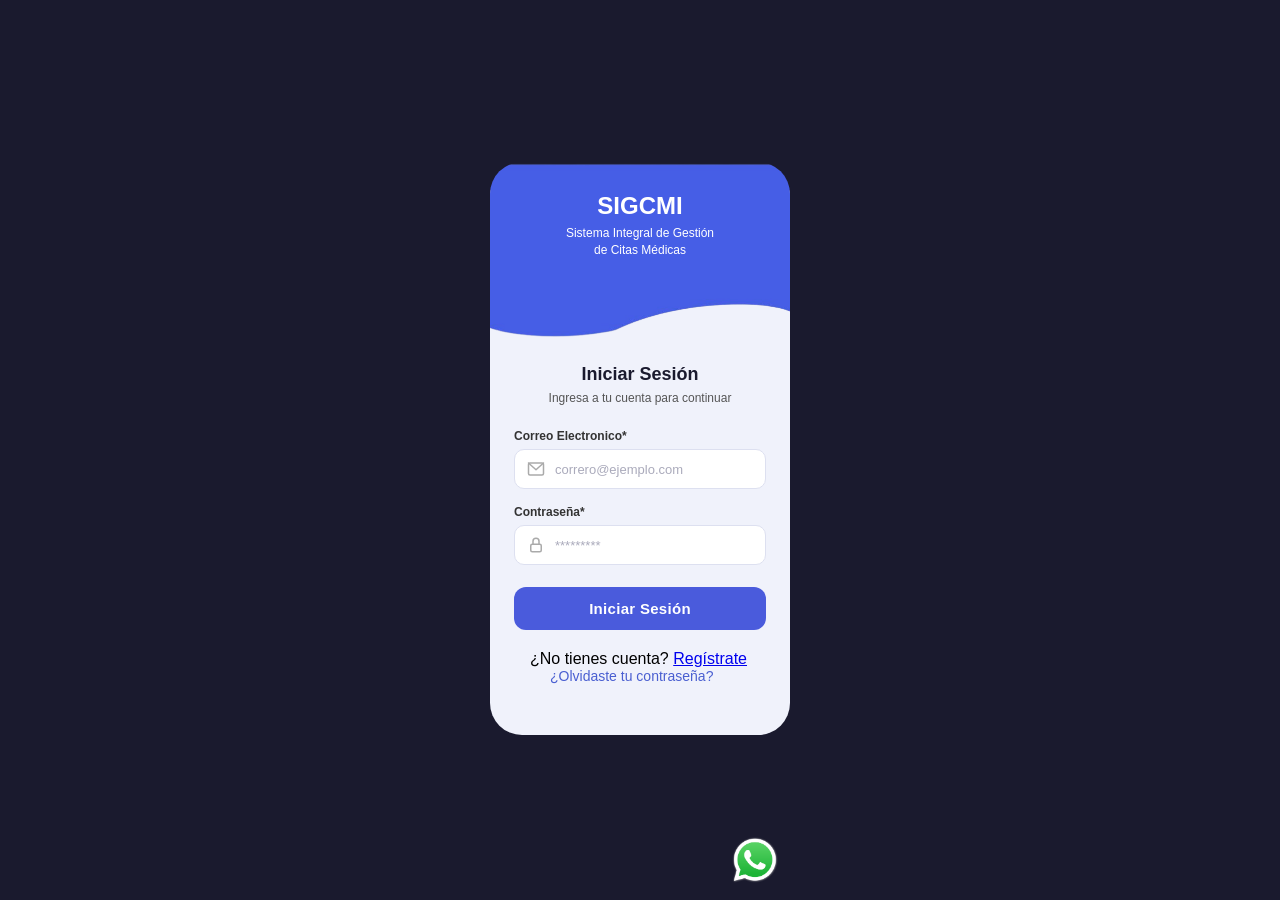
==== frontend/index.html @ d9b70c24 "feat: add cancel send code and event logic buttons" ====
<!DOCTYPE html>
<html lang="es">

<head>
    <meta charset="UTF-8">
    <meta name="viewport" content="width=device-width, initial-scale=1.0">
    <title>Login SIGCMI</title>
    <link rel="stylesheet" href="styles/style.css">
</head>

<body>

<div class="container">

    <div class="header">
        <div class="minHeader">
            <h1>SIGCMI</h1>
            <p>Sistema Integral de Gestión<br>de Citas Médicas</p>
        </div>
        <img src="imgSIGCMI/img/CurvaTerrestre.png" class="curva">
    </div>

    <div class="tarjeta">
        <h2>Iniciar Sesión</h2>
        <p class="subtitulo">Ingresa a tu cuenta para continuar</p>

        <form>
            <label>Correo Electronico*</label>
            <div class="input-box">
                <img src="imgSIGCMI/img/email.svg" class="icon" alt="email">
                <input type="email" placeholder="correro@ejemplo.com">
            </div>

            <label>Contraseña*</label>
            <div class="input-box">
                <img src="imgSIGCMI/img/lock.svg" class="icon" alt="contraseña">
                <input type="password" placeholder="*********">
            </div>

            <button type="submit">Iniciar Sesión</button>
        </form>
    </div>

    <div class="links">
        <p>¿No tienes cuenta? <a href="#">Regístrate</a></p>
        <p id="abrirRecuperar">¿Olvidaste tu contraseña?</p>
    </div>

    <div class="whatsapp">
        <img src="imgSIGCMI/img/WhatsApp.svg.png" alt="WhatsApp">
    </div>
</div>


<!--  CODIGO SANTIAGO: IMPLEMENTACION DE LOS MODULOS DE RECUPERACION DE CONTRASEÑA -->
<!--  MODAL 1 -->
<div class="modal" id="modal1">
    <div class="modal-box">

        <div class="modal-header">
            <div class="titulo">
                <div>
                    <h4>Recuperar Contraseña</h4>
                    <p>Ingresa tu correo electrónico</p>
                </div>
            </div>
            <span onclick="cerrarModal('modal1')">✕</span>
        </div>
<!--  CONTENEDOR CAMPO CORREO -->
        <div class="modal-body">
            <p>
                Ingresa tu correo electrónico y te enviaremos un código de verificación para restablecer tu contraseña.
            </p>

            <input type="email" placeholder="correo@ejemplo.com">
        </div>
<!--  CONTENEDOR DE BOTONES -->
        <div class="modal-footer">
            <button class="cancelar" onclick="cerrarModal('modal1')">Cancelar</button>
            <button onclick="siguiente('modal1','modal2')">Enviar Código</button>
        </div>
    </div>
</div>

<script src="javascript/script.js"></script>

</body>
</html>
---- frontend/styles/style.css ----
* {
  margin: 0;
  padding: 0;
  box-sizing: border-box;
  font-family: sans-serif;
}

body {
  background: #1a1a2e;
  display: flex;
  justify-content: center;
  align-items: center;
  min-height: 100vh;
}

/* contenedor principal */
.container {
  width: 300px;
  height: 570px;
  background: #f0f2fb;
  border-radius: 32px;
  padding-bottom: 30px;
}

/* imagen principal azul, con curva */
.curva {
  width: 100%;
  height: 100%;
  object-fit: cover;
  border-radius: 32px 32px 0 0;
}

/* titulos y subtitulos principales */
.minHeader{
  position: absolute;
  margin-top: 30px;
  width: 100%;
  text-align: center;
  color: white;
  z-index: 2;
  border-radius: 32px;
}

.header {
  position: relative;
  height: 180px;
  overflow: hidden;
  margin-top: -3px;
}

.header h1 {
  font-size: 24px;
  margin-bottom: 5px;
}

.header p {
  font-size: 12px;
  line-height: 1.4;
}

/* contenedor secundario " FORMULARIO " y " BOTON INICIO SESION " */
.tarjeta {
  padding: 22px 24px 10px;
  text-align: center;
}

.tarjeta h2 {
  font-size: 18px;
  font-weight: 700;
  color: #1a1a2e;
  margin-bottom: 4px;
}

.subtitulo {
  font-size: 12px;
  color: #555;
  margin-bottom: 22px;
  line-height: 1.5;
}

/* titulos de: " FORMULARIO " */
label {
  display: block;
  text-align: left;
  font-size: 12px;
  font-weight: 600;
  color: #333;
  margin-bottom: 6px;
}

/* Inputs: de FORMULARIO */
.input-box {
  display: flex;
  align-items: center;
  background: white;
  border: 1.5px solid #dde0f0;
  border-radius: 10px;
  padding: 10px 12px;
  margin-bottom: 16px;
  gap: 10px;
}

.input-box input {
  border: none;
  outline: none;
  width: 100%;
  font-size: 13px;
  color: #333;
  background: transparent;
}

.input-box input::placeholder {
  color: #aab;
  font-size: 13px;
}

/* imagenes dentro de los campos de " FORMULARIO "*/
.icon {
  width: 18px;
  height: 18px;
  flex-shrink: 0;
}

/* boton inicio de sesion */ 

button[type="submit"] {
  width: 100%;
  padding: 13px;
  border: none;
  background: #4a5bdc;
  color: white;
  border-radius: 12px;
  margin-top: 6px;
  cursor: pointer;
  font-size: 15px;
  font-weight: 600;
  letter-spacing: 0.3px;
}

button[type="submit"]:hover {
  background: #3b4bc4;
}

/* links */

.links {
  width: 270px;
  margin-left: 15px;
  margin-top: 10px;
}

.links p {
  display: block;
  justify-content: center;
  align-items: center;
  margin-left: 25px;
}

#abrirRecuperar {
  margin-left: 45px;
}

/* logo whatsapp*/
.whatsapp {
  position:absolute;
  margin-left: 240px;
  bottom: 15px;
  width: 50px;
  height: 50px; 
  border-radius: 50%;
  cursor: pointer;
}

.whatsapp img {
  width: 100%;
  height: 100%;
  object-fit: contain;
}

/* ---------- CODIGO SANTIAGO: IMPLEMENTACION DE LOS MODULOS DE RECUPERACION DE CONTRASEÑA ---------- */

/* implementacion de modulos */
#abrirRecuperar{
    cursor:pointer;
    color:#4a5fd1;
    font-size:14px;
}

#abrirRecuperar:hover{
    text-decoration:underline;
}

.abrir{
    background: linear-gradient(160deg, #3a4fd4 0%, #4a5bdc 60%, #5a6be8 100%);
    cursor:pointer;
}

/* MODULO 1 */
.modal{
    display:none;
    position:fixed;
    width:100%;
    height:100%;
    background:rgba(0,0,0,0.6);
    justify-content:center;
    align-items:center;
}

/* CONTENEDOR PRINCIPAL */
.modal-box{
    width:340px;
    background:#f1f3f7;
    border-radius:12px;
    overflow:hidden;
    box-shadow:0 10px 25px rgba(0,0,0,0.3);
    animation:fade 0.3s ease;
}

/* CONTENEDOR DE ENUNCIADO */
.modal-header{
    background: linear-gradient(160deg, #3a4fd4 0%, #4a5bdc 60%, #5a6be8 100%);
    color:white;
    padding:12px;
    display:flex;
    justify-content:space-between;
    align-items:center;
}

.titulo{
    display:flex;
    gap:10px;
    align-items:center;
}

.titulo p{
    display:block;
    font-size:10px;
    opacity:0.8;
}

.modal-header span{
    cursor:pointer;
}

/* CONTENEDOR DE CORREO */
.modal-body{
    padding:15px;
}

.modal-body p{
    font-size:13px;
    margin-bottom:10px;
    color:#333;
}

.modal-body label{
    font-size:13px;
    color:#333;
}

/* CAMPO CORREO*/
.modal-body input{
    width:100%;
    margin:8px 0 12px;
    padding:10px;
    border-radius:6px;
    border:1px solid #ccc;
}

/* CONTENEDOR BOTONES */
.modal-footer{
    display:flex;
    justify-content:space-between;
    padding:15px;
}

.modal-footer.center{
    justify-content:center;
}

/* BOTONES */ 
button{
    padding:10px 15px;
    border:none;
    border-radius:6px;
    background: linear-gradient(160deg, #3a4fd4 0%, #4a5bdc 60%, #5a6be8 100%);
    color:white;
    cursor:pointer;
    font-size:15px;
}

.cancelar{
    background:#b5b5b5;
    color: #333;
}
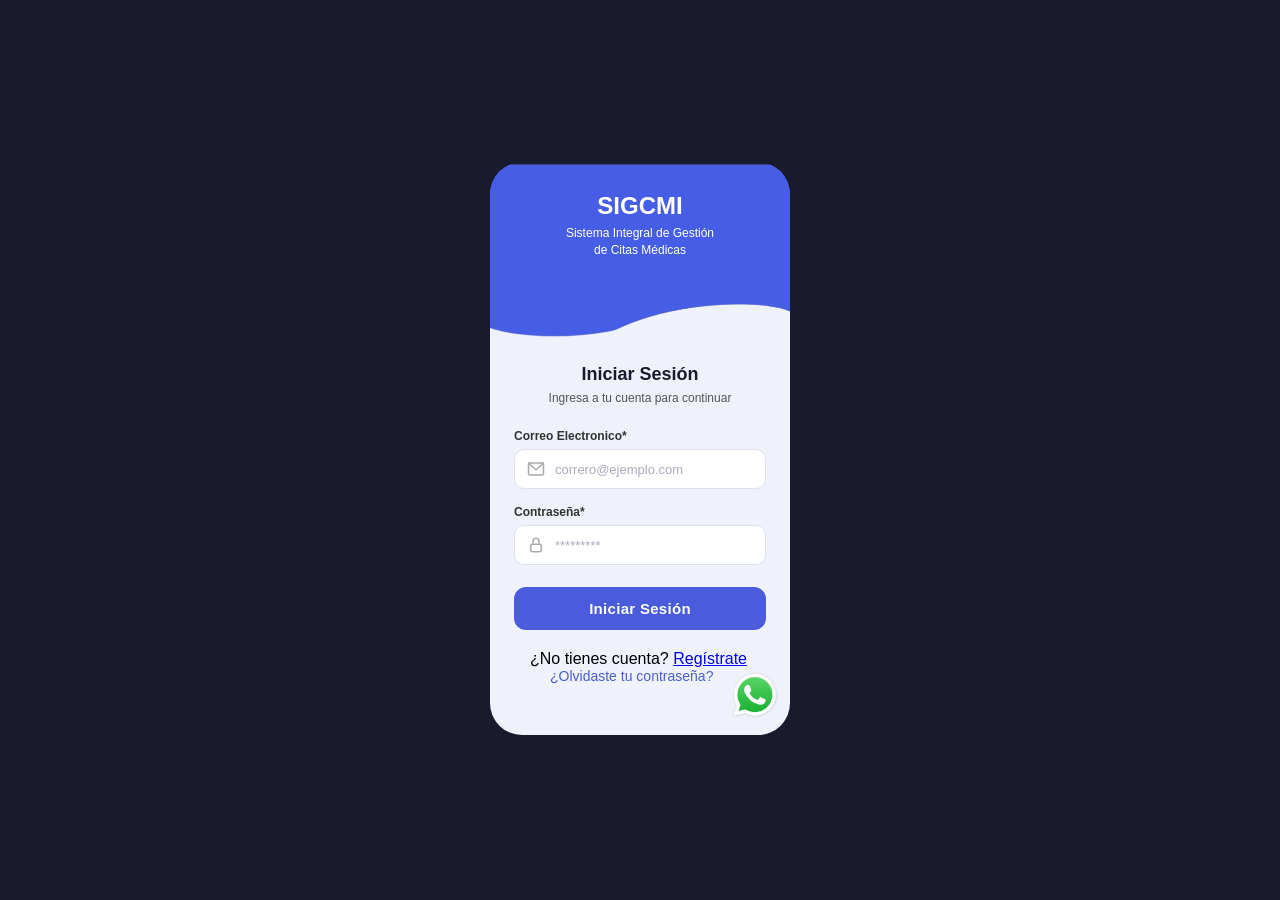
==== commit 32991cdf: "Allow entry of the code sent to the mail (UH-003)" ====
--- a/frontend/index.html
+++ b/frontend/index.html
@@ -82,6 +82,30 @@
     </div>
 </div>
 
+<!--  MODAL 2 -->
+<div class="modal" id="modal2">
+<div class="modal-box">
+
+    <div class="modal-header">
+    <div class="titulo">
+        <div>
+        <h4>Ingresa el Codigo para</h4>
+        <h4>Cambiar tu contraseña</h4>
+        </div>
+    </div>
+    <span onclick="cerrarModal('modal2')">✕</span>
+    </div>
+
+    <div class="modal-body">
+    <p>Tu código se envió a tu correo y es válido por 6 minutos.</p>
+    <input type="text" placeholder="Ej: 123456">
+    </div>
+
+
+
+</div>
+</div>
+
 <script src="javascript/script.js"></script>
 
 </body>
--- a/frontend/styles/style.css
+++ b/frontend/styles/style.css
@@ -15,6 +15,7 @@
 
 /* contenedor principal */
 .container {
+  position:relative;
   width: 300px;
   height: 570px;
   background: #f0f2fb;
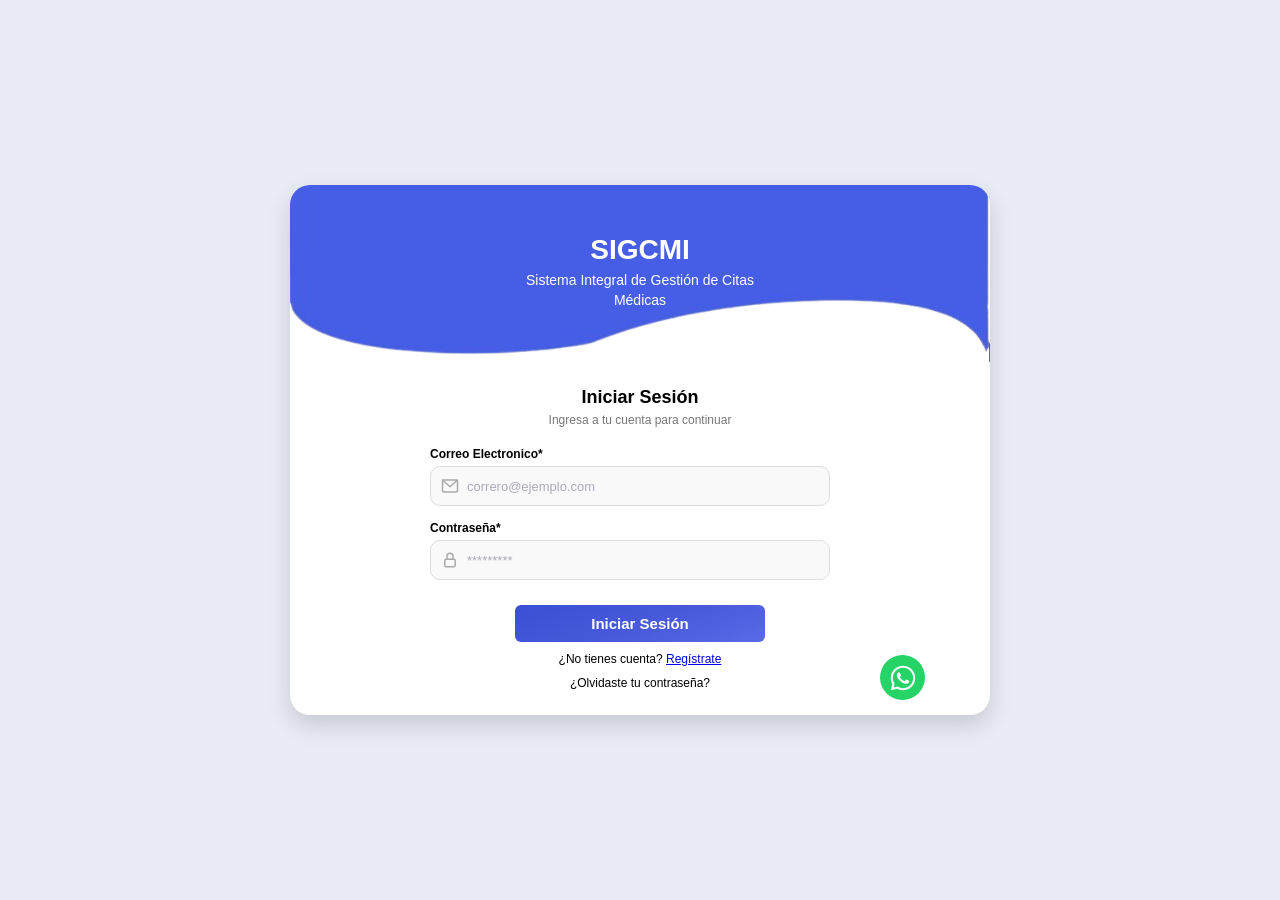
==== commit d141b0b9: "I modify code to make it responsive on web and mobile" ====
--- a/frontend/index.html
+++ b/frontend/index.html
@@ -10,79 +10,79 @@
 
 <body>
 
-<div class="container">
+    <div class="container">
 
-    <div class="header">
-        <div class="minHeader">
-            <h1>SIGCMI</h1>
-            <p>Sistema Integral de Gestión<br>de Citas Médicas</p>
+        <div class="header">
+            <div class="minHeader">
+                <h1>SIGCMI</h1>
+                <p>Sistema Integral de Gestión de Citas <br>Médicas</p>
+            </div>
+            <div class="curva">
+            <img src="imgSIGCMI/img/CurvaTerrestre.png" alt="">
+            </div>
         </div>
-        <img src="imgSIGCMI/img/CurvaTerrestre.png" class="curva">
+
+        <div class="tarjeta">
+            <h2>Iniciar Sesión</h2>
+            <p class="subtitulo">Ingresa a tu cuenta para continuar</p>
+
+            <form>
+                <label>Correo Electronico*</label>
+                <div class="input-box">
+                    <img src="imgSIGCMI/img/email.svg" class="icon" alt="email">
+                    <input type="email" placeholder="correro@ejemplo.com">
+                </div>
+
+                <label>Contraseña*</label>
+                <div class="input-box">
+                    <img src="imgSIGCMI/img/lock.svg" class="icon" alt="contraseña">
+                    <input type="password" placeholder="*********">
+                </div>
+                <button type="submit">Iniciar Sesión</button>
+
+            </form>
+              <p class="registro">¿No tienes cuenta? <a href="#">Regístrate</a></p>
+            <p class="olvido">¿Olvidaste tu contraseña?</p>
+        </div>
+
+        <div class="whatsapp">
+            <img src="imgSIGCMI/img/whatsapp.svg" alt="WhatsApp" width="28" height="28">
+
+        </div>
+
+                </div>
+
+<!-- MODAL 1 (se abrirá automáticamente) -->
+<div class="modal" id="modal1">
+<div class="modal-box">
+    
+    <div class="modal-header">
+    <div class="titulo">
+        <div>
+        <h4>Recuperar Contraseña</h4>
+        <p>Ingresa tu correo electrónico</p>
+        </div>
+    </div>
+    <span onclick="cerrarModal('modal1')">✕</span>
     </div>
 
-    <div class="tarjeta">
-        <h2>Iniciar Sesión</h2>
-        <p class="subtitulo">Ingresa a tu cuenta para continuar</p>
+    <div class="modal-body">
+    <p>
+        Ingresa tu correo electrónico y te enviaremos un código de verificación para restablecer tu contraseña.
+    </p>
 
-        <form>
-            <label>Correo Electronico*</label>
-            <div class="input-box">
-                <img src="imgSIGCMI/img/email.svg" class="icon" alt="email">
-                <input type="email" placeholder="correro@ejemplo.com">
-            </div>
-
-            <label>Contraseña*</label>
-            <div class="input-box">
-                <img src="imgSIGCMI/img/lock.svg" class="icon" alt="contraseña">
-                <input type="password" placeholder="*********">
-            </div>
-
-            <button type="submit">Iniciar Sesión</button>
-        </form>
+    <input type="email" placeholder="correo@ejemplo.com">
     </div>
 
-    <div class="links">
-        <p>¿No tienes cuenta? <a href="#">Regístrate</a></p>
-        <p id="abrirRecuperar">¿Olvidaste tu contraseña?</p>
+    <div class="modal-footer">
+    <button class="cancelar" onclick="cerrarModal('modal1')">Cancelar</button>
+    <button onclick="siguiente('modal1','modal2')">Enviar Código</button>
     </div>
 
-    <div class="whatsapp">
-        <img src="imgSIGCMI/img/WhatsApp.svg.png" alt="WhatsApp">
-    </div>
+</div>
 </div>
 
-
-<!--  CODIGO SANTIAGO: IMPLEMENTACION DE LOS MODULOS DE RECUPERACION DE CONTRASEÑA -->
-<!--  MODAL 1 -->
-<div class="modal" id="modal1">
-    <div class="modal-box">
-
-        <div class="modal-header">
-            <div class="titulo">
-                <div>
-                    <h4>Recuperar Contraseña</h4>
-                    <p>Ingresa tu correo electrónico</p>
-                </div>
-            </div>
-            <span onclick="cerrarModal('modal1')">✕</span>
-        </div>
-<!--  CONTENEDOR CAMPO CORREO -->
-        <div class="modal-body">
-            <p>
-                Ingresa tu correo electrónico y te enviaremos un código de verificación para restablecer tu contraseña.
-            </p>
-
-            <input type="email" placeholder="correo@ejemplo.com">
-        </div>
-<!--  CONTENEDOR DE BOTONES -->
-        <div class="modal-footer">
-            <button class="cancelar" onclick="cerrarModal('modal1')">Cancelar</button>
-            <button onclick="siguiente('modal1','modal2')">Enviar Código</button>
-        </div>
-    </div>
-</div>
-
-<!--  MODAL 2 -->
+<!-- MODAL 2 -->
 <div class="modal" id="modal2">
 <div class="modal-box">
 
@@ -101,12 +101,43 @@
     <input type="text" placeholder="Ej: 123456">
     </div>
 
-
+    <div class="modal-footer">
+    <button class="cancelar">Reenviar Código</button>
+    <button onclick="siguiente('modal2','modal3')">Verificar Código</button>
+    </div>
 
 </div>
 </div>
 
-<script src="javascript/script.js"></script>
+<!-- MODAL 3 -->
+<div class="modal" id="modal3">
+<div class="modal-box">
 
+    <div class="modal-header">
+    <div class="titulo">
+        <div>
+        <h4>Ingresa tu nueva</h4>
+        <h4>contraseña</h4>
+        </div>
+    </div>
+    <span onclick="cerrarModal('modal3')">✕</span>
+    </div>
+
+    <div class="modal-body">
+    <label>Nueva contraseña*</label>
+    <input type="password">
+
+    <label>Confirmar contraseña*</label>
+    <input type="password">
+    </div>
+
+    <div class="modal-footer center">
+    <button onclick="cerrarModal('modal3')">Cambiar Contraseña</button>
+    </div>
+
+</div>
+</div>
+
+<script src="script.js"></script>
 </body>
 </html>
--- a/frontend/styles/style.css
+++ b/frontend/styles/style.css
@@ -6,36 +6,34 @@
 }
 
 body {
-  background: #1a1a2e;
+  background: #e9ecf5;
   display: flex;
   justify-content: center;
   align-items: center;
   min-height: 100vh;
 }
 
-/* contenedor principal */
+/* CONTENEDOR PRINCIPAL */
 .container {
-  position:relative;
-  width: 300px;
-  height: 570px;
-  background: #f0f2fb;
-  border-radius: 32px;
-  padding-bottom: 30px;
-}
-
-/* imagen principal azul, con curva */
-.curva {
-  width: 100%;
-  height: 100%;
-  object-fit: cover;
-  border-radius: 32px 32px 0 0;
-}
-
-/* titulos y subtitulos principales */
-.minHeader{
-  position: absolute;
-  margin-top: 30px;
-  width: 100%;
+  width: 700px;
+  background: #fff;
+  border-radius: 20px;
+  overflow: hidden;
+  box-shadow: 0 10px 25px rgba(0,0,0,0.15);
+  position: relative;
+}
+
+/* HEADER */
+.header {
+  position: relative;
+  height: 180px;
+  display: flex;
+  justify-content: center;
+  align-items: center;
+}
+
+/* TEXTO HEADER */
+.minHeader {
   text-align: center;
   color: white;
   z-index: 2;
@@ -50,55 +48,67 @@
 }
 
 .header h1 {
-  font-size: 24px;
+  font-size: 28px;
   margin-bottom: 5px;
 }
 
 .header p {
-  font-size: 12px;
+  font-size: 14px;
   line-height: 1.4;
 }
 
-/* contenedor secundario " FORMULARIO " y " BOTON INICIO SESION " */
+/* CURVA (EFECTO ONDA) */
+.curva {
+  position: absolute;
+  bottom: -1px;
+  width: 100%;
+}
+
+.curva img {
+  width: 100%;
+  display: block;
+  height: 300px;
+}
+
+/* TARJETA FORMULARIO */
 .tarjeta {
-  padding: 22px 24px 10px;
+  padding: 25px 20px;
   text-align: center;
 }
 
 .tarjeta h2 {
   font-size: 18px;
   font-weight: 700;
-  color: #1a1a2e;
-  margin-bottom: 4px;
+  margin-bottom: 5px;
 }
 
 .subtitulo {
   font-size: 12px;
-  color: #555;
-  margin-bottom: 22px;
-  line-height: 1.5;
-}
-
-/* titulos de: " FORMULARIO " */
+  color: #777;
+  margin-bottom: 20px;
+}
+
+/* LABELS */
 label {
   display: block;
   text-align: left;
   font-size: 12px;
   font-weight: 600;
-  color: #333;
-  margin-bottom: 6px;
-}
-
-/* Inputs: de FORMULARIO */
+  margin-bottom: 5px;
+  margin-left: 120px;
+}
+
+/* INPUTS */
 .input-box {
   display: flex;
   align-items: center;
-  background: white;
-  border: 1.5px solid #dde0f0;
+  border: 1px solid #ddd;
   border-radius: 10px;
-  padding: 10px 12px;
-  margin-bottom: 16px;
-  gap: 10px;
+  padding: 10px;
+  margin-bottom: 15px;
+  background: #f9f9f9;
+  width: 400px;
+  margin-left: 120px;
 }
 
 .input-box input {
@@ -118,35 +128,27 @@
 /* imagenes dentro de los campos de " FORMULARIO "*/
 .icon {
   width: 18px;
-  height: 18px;
-  flex-shrink: 0;
-}
-
-/* boton inicio de sesion */ 
-
-button[type="submit"] {
-  width: 100%;
-  padding: 13px;
-  border: none;
+  margin-right: 8px;
+}
+
+/* BOTÓN */
+button {
+  width: 250px;
+  padding: 12px;
   background: #4a5bdc;
   color: white;
-  border-radius: 12px;
-  margin-top: 6px;
   cursor: pointer;
-  font-size: 15px;
-  font-weight: 600;
-  letter-spacing: 0.3px;
-}
-
-button[type="submit"]:hover {
+  font-weight: bold;
+  margin-top: 10px;
+}
+
+button:hover {
   background: #3b4bc4;
 }
 
-/* links */
-
-.links {
-  width: 270px;
-  margin-left: 15px;
+/* LINKS */
+.registro, .olvido {
+  font-size: 12px;
   margin-top: 10px;
 }
 
@@ -161,22 +163,22 @@
   margin-left: 45px;
 }
 
-/* logo whatsapp*/
+/* WHATSAPP */
 .whatsapp {
-  position:absolute;
-  margin-left: 240px;
+  position: absolute;
+  right: 15px;
   bottom: 15px;
-  width: 50px;
-  height: 50px; 
+  width: 45px;
+  height: 45px;
+  background: #25D366;
   border-radius: 50%;
-  cursor: pointer;
-}
-
-.whatsapp img {
-  width: 100%;
-  height: 100%;
-  object-fit: contain;
-}
+  display: flex;
+  justify-content: center;
+  align-items: center;
+  margin-right: 50px;
+}
+
+
 
 /* ---------- CODIGO SANTIAGO: IMPLEMENTACION DE LOS MODULOS DE RECUPERACION DE CONTRASEÑA ---------- */
 
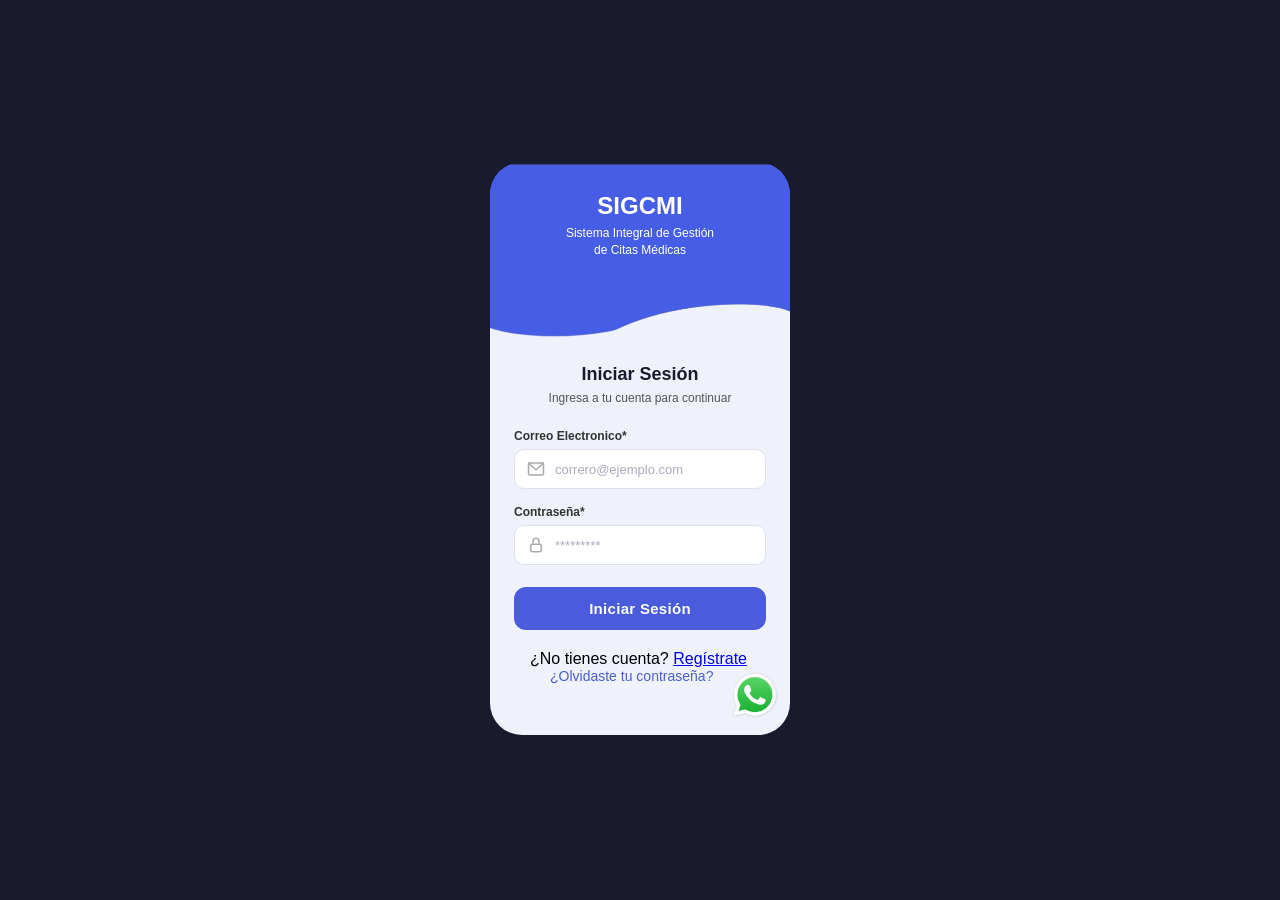
==== commit 8fac2668: "Merge remote-tracking branch 'origin/develop'" ====
--- a/frontend/index.html
+++ b/frontend/index.html
@@ -10,79 +10,79 @@
 
 <body>
 
-    <div class="container">
+<div class="container">
 
-        <div class="header">
-            <div class="minHeader">
-                <h1>SIGCMI</h1>
-                <p>Sistema Integral de Gestión de Citas <br>Médicas</p>
+    <div class="header">
+        <div class="minHeader">
+            <h1>SIGCMI</h1>
+            <p>Sistema Integral de Gestión<br>de Citas Médicas</p>
+        </div>
+        <img src="imgSIGCMI/img/CurvaTerrestre.png" class="curva">
+    </div>
+
+    <div class="tarjeta">
+        <h2>Iniciar Sesión</h2>
+        <p class="subtitulo">Ingresa a tu cuenta para continuar</p>
+
+        <form>
+            <label>Correo Electronico*</label>
+            <div class="input-box">
+                <img src="imgSIGCMI/img/email.svg" class="icon" alt="email">
+                <input type="email" placeholder="correro@ejemplo.com">
             </div>
-            <div class="curva">
-            <img src="imgSIGCMI/img/CurvaTerrestre.png" alt="">
+
+            <label>Contraseña*</label>
+            <div class="input-box">
+                <img src="imgSIGCMI/img/lock.svg" class="icon" alt="contraseña">
+                <input type="password" placeholder="*********">
             </div>
+
+            <button type="submit">Iniciar Sesión</button>
+        </form>
+    </div>
+
+    <div class="links">
+        <p>¿No tienes cuenta? <a href="#">Regístrate</a></p>
+        <p id="abrirRecuperar">¿Olvidaste tu contraseña?</p>
+    </div>
+
+    <div class="whatsapp">
+        <img src="imgSIGCMI/img/WhatsApp.svg.png" alt="WhatsApp">
+    </div>
+</div>
+
+
+<!--  CODIGO SANTIAGO: IMPLEMENTACION DE LOS MODULOS DE RECUPERACION DE CONTRASEÑA -->
+<!--  MODAL 1 -->
+<div class="modal" id="modal1">
+    <div class="modal-box">
+
+        <div class="modal-header">
+            <div class="titulo">
+                <div>
+                    <h4>Recuperar Contraseña</h4>
+                    <p>Ingresa tu correo electrónico</p>
+                </div>
+            </div>
+            <span onclick="cerrarModal('modal1')">✕</span>
         </div>
+<!--  CONTENEDOR CAMPO CORREO -->
+        <div class="modal-body">
+            <p>
+                Ingresa tu correo electrónico y te enviaremos un código de verificación para restablecer tu contraseña.
+            </p>
 
-        <div class="tarjeta">
-            <h2>Iniciar Sesión</h2>
-            <p class="subtitulo">Ingresa a tu cuenta para continuar</p>
-
-            <form>
-                <label>Correo Electronico*</label>
-                <div class="input-box">
-                    <img src="imgSIGCMI/img/email.svg" class="icon" alt="email">
-                    <input type="email" placeholder="correro@ejemplo.com">
-                </div>
-
-                <label>Contraseña*</label>
-                <div class="input-box">
-                    <img src="imgSIGCMI/img/lock.svg" class="icon" alt="contraseña">
-                    <input type="password" placeholder="*********">
-                </div>
-                <button type="submit">Iniciar Sesión</button>
-
-            </form>
-              <p class="registro">¿No tienes cuenta? <a href="#">Regístrate</a></p>
-            <p class="olvido">¿Olvidaste tu contraseña?</p>
+            <input type="email" placeholder="correo@ejemplo.com">
         </div>
-
-        <div class="whatsapp">
-            <img src="imgSIGCMI/img/whatsapp.svg" alt="WhatsApp" width="28" height="28">
-
-        </div>
-
-                </div>
-
-<!-- MODAL 1 (se abrirá automáticamente) -->
-<div class="modal" id="modal1">
-<div class="modal-box">
-    
-    <div class="modal-header">
-    <div class="titulo">
-        <div>
-        <h4>Recuperar Contraseña</h4>
-        <p>Ingresa tu correo electrónico</p>
+<!--  CONTENEDOR DE BOTONES -->
+        <div class="modal-footer">
+            <button class="cancelar" onclick="cerrarModal('modal1')">Cancelar</button>
+            <button onclick="siguiente('modal1','modal2')">Enviar Código</button>
         </div>
     </div>
-    <span onclick="cerrarModal('modal1')">✕</span>
-    </div>
-
-    <div class="modal-body">
-    <p>
-        Ingresa tu correo electrónico y te enviaremos un código de verificación para restablecer tu contraseña.
-    </p>
-
-    <input type="email" placeholder="correo@ejemplo.com">
-    </div>
-
-    <div class="modal-footer">
-    <button class="cancelar" onclick="cerrarModal('modal1')">Cancelar</button>
-    <button onclick="siguiente('modal1','modal2')">Enviar Código</button>
-    </div>
-
-</div>
 </div>
 
-<!-- MODAL 2 -->
+<!--  MODAL 2 -->
 <div class="modal" id="modal2">
 <div class="modal-box">
 
@@ -138,6 +138,7 @@
 </div>
 </div>
 
-<script src="script.js"></script>
+<script src="javascript/script.js"></script>
+
 </body>
 </html>
--- a/frontend/styles/style.css
+++ b/frontend/styles/style.css
@@ -6,34 +6,36 @@
 }
 
 body {
-  background: #e9ecf5;
+  background: #1a1a2e;
   display: flex;
   justify-content: center;
   align-items: center;
   min-height: 100vh;
 }
 
-/* CONTENEDOR PRINCIPAL */
+/* contenedor principal */
 .container {
-  width: 700px;
-  background: #fff;
-  border-radius: 20px;
-  overflow: hidden;
-  box-shadow: 0 10px 25px rgba(0,0,0,0.15);
   position: relative;
-}
-
-/* HEADER */
-.header {
-  position: relative;
-  height: 180px;
-  display: flex;
-  justify-content: center;
-  align-items: center;
-}
-
-/* TEXTO HEADER */
-.minHeader {
+  width: 300px;
+  height: 570px;
+  background: #f0f2fb;
+  border-radius: 32px;
+  padding-bottom: 30px;
+}
+
+/* imagen principal azul, con curva */
+.curva {
+  width: 100%;
+  height: 100%;
+  object-fit: cover;
+  border-radius: 32px 32px 0 0;
+}
+
+/* titulos y subtitulos principales */
+.minHeader{
+  position: absolute;
+  margin-top: 30px;
+  width: 100%;
   text-align: center;
   color: white;
   z-index: 2;
@@ -48,67 +50,55 @@
 }
 
 .header h1 {
-  font-size: 28px;
+  font-size: 24px;
   margin-bottom: 5px;
 }
 
 .header p {
-  font-size: 14px;
+  font-size: 12px;
   line-height: 1.4;
 }
 
-/* CURVA (EFECTO ONDA) */
-.curva {
-  position: absolute;
-  bottom: -1px;
-  width: 100%;
-}
-
-.curva img {
-  width: 100%;
-  display: block;
-  height: 300px;
-}
-
-/* TARJETA FORMULARIO */
+/* contenedor secundario " FORMULARIO " y " BOTON INICIO SESION " */
 .tarjeta {
-  padding: 25px 20px;
+  padding: 22px 24px 10px;
   text-align: center;
 }
 
 .tarjeta h2 {
   font-size: 18px;
   font-weight: 700;
-  margin-bottom: 5px;
+  color: #1a1a2e;
+  margin-bottom: 4px;
 }
 
 .subtitulo {
   font-size: 12px;
-  color: #777;
-  margin-bottom: 20px;
-}
-
-/* LABELS */
+  color: #555;
+  margin-bottom: 22px;
+  line-height: 1.5;
+}
+
+/* titulos de: " FORMULARIO " */
 label {
   display: block;
   text-align: left;
   font-size: 12px;
   font-weight: 600;
-  margin-bottom: 5px;
-  margin-left: 120px;
-}
-
-/* INPUTS */
+  color: #333;
+  margin-bottom: 6px;
+}
+
+/* Inputs: de FORMULARIO */
 .input-box {
   display: flex;
   align-items: center;
-  border: 1px solid #ddd;
+  background: white;
+  border: 1.5px solid #dde0f0;
   border-radius: 10px;
-  padding: 10px;
-  margin-bottom: 15px;
-  background: #f9f9f9;
-  width: 400px;
-  margin-left: 120px;
+  padding: 10px 12px;
+  margin-bottom: 16px;
+  gap: 10px;
 }
 
 .input-box input {
@@ -128,27 +118,35 @@
 /* imagenes dentro de los campos de " FORMULARIO "*/
 .icon {
   width: 18px;
-  margin-right: 8px;
-}
-
-/* BOTÓN */
-button {
-  width: 250px;
-  padding: 12px;
+  height: 18px;
+  flex-shrink: 0;
+}
+
+/* boton inicio de sesion */ 
+
+button[type="submit"] {
+  width: 100%;
+  padding: 13px;
+  border: none;
   background: #4a5bdc;
   color: white;
+  border-radius: 12px;
+  margin-top: 6px;
   cursor: pointer;
-  font-weight: bold;
-  margin-top: 10px;
-}
-
-button:hover {
+  font-size: 15px;
+  font-weight: 600;
+  letter-spacing: 0.3px;
+}
+
+button[type="submit"]:hover {
   background: #3b4bc4;
 }
 
-/* LINKS */
-.registro, .olvido {
-  font-size: 12px;
+/* links */
+
+.links {
+  width: 270px;
+  margin-left: 15px;
   margin-top: 10px;
 }
 
@@ -163,22 +161,22 @@
   margin-left: 45px;
 }
 
-/* WHATSAPP */
+/* logo whatsapp*/
 .whatsapp {
-  position: absolute;
-  right: 15px;
+  position:absolute;
+  margin-left: 240px;
   bottom: 15px;
-  width: 45px;
-  height: 45px;
-  background: #25D366;
+  width: 50px;
+  height: 50px; 
   border-radius: 50%;
-  display: flex;
-  justify-content: center;
-  align-items: center;
-  margin-right: 50px;
-}
-
-
+  cursor: pointer;
+}
+
+.whatsapp img {
+  width: 100%;
+  height: 100%;
+  object-fit: contain;
+}
 
 /* ---------- CODIGO SANTIAGO: IMPLEMENTACION DE LOS MODULOS DE RECUPERACION DE CONTRASEÑA ---------- */
 
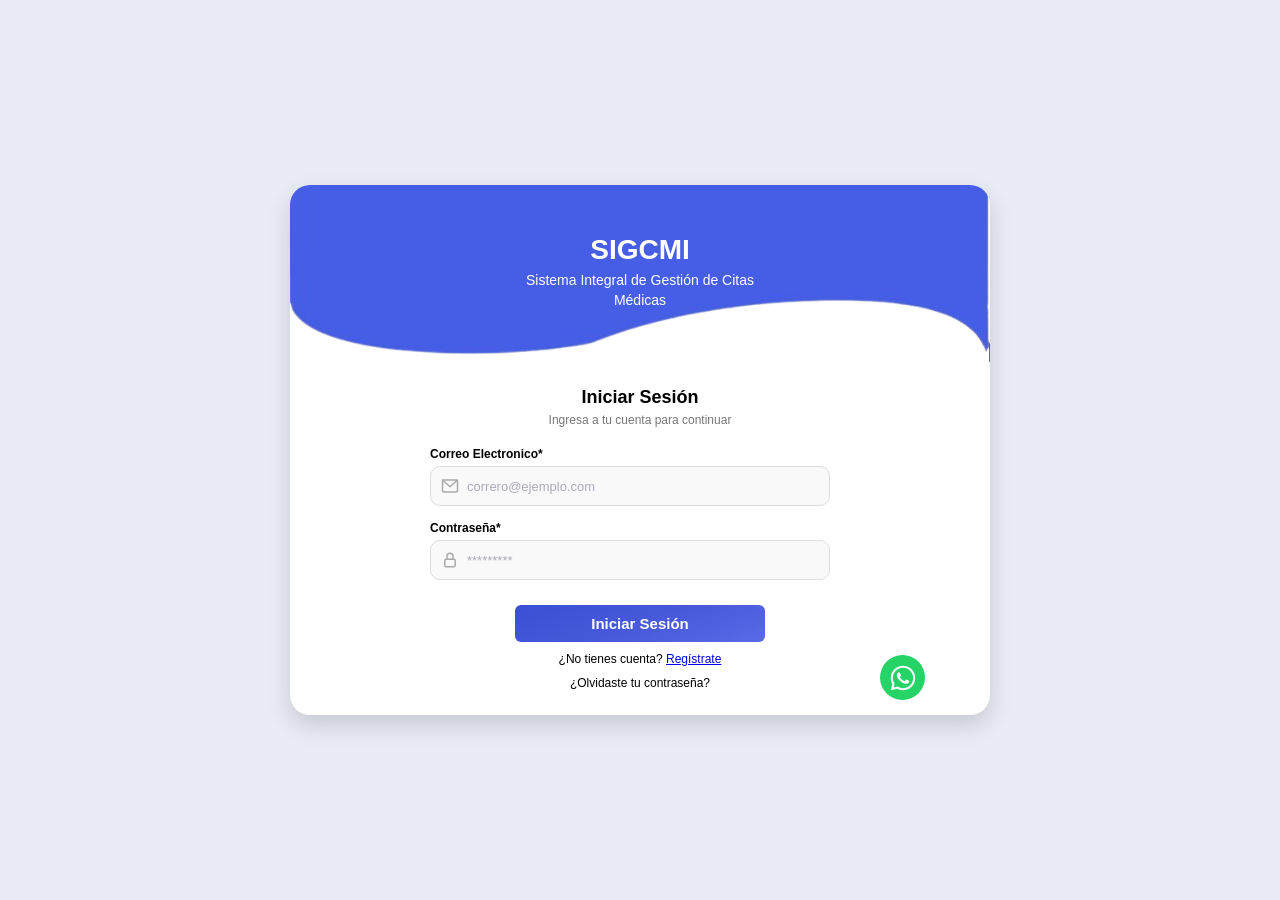
==== commit f8b4e05d: "Merge remote-tracking branch 'origin/feature/registerPacient'" ====
--- a/frontend/index.html
+++ b/frontend/index.html
@@ -10,79 +10,79 @@
 
 <body>
 
-<div class="container">
+    <div class="container">
 
-    <div class="header">
-        <div class="minHeader">
-            <h1>SIGCMI</h1>
-            <p>Sistema Integral de Gestión<br>de Citas Médicas</p>
+        <div class="header">
+            <div class="minHeader">
+                <h1>SIGCMI</h1>
+                <p>Sistema Integral de Gestión de Citas <br>Médicas</p>
+            </div>
+            <div class="curva">
+            <img src="imgSIGCMI/img/CurvaTerrestre.png" alt="">
+            </div>
         </div>
-        <img src="imgSIGCMI/img/CurvaTerrestre.png" class="curva">
+
+        <div class="tarjeta">
+            <h2>Iniciar Sesión</h2>
+            <p class="subtitulo">Ingresa a tu cuenta para continuar</p>
+
+            <form>
+                <label>Correo Electronico*</label>
+                <div class="input-box">
+                    <img src="imgSIGCMI/img/email.svg" class="icon" alt="email">
+                    <input type="email" placeholder="correro@ejemplo.com">
+                </div>
+
+                <label>Contraseña*</label>
+                <div class="input-box">
+                    <img src="imgSIGCMI/img/lock.svg" class="icon" alt="contraseña">
+                    <input type="password" placeholder="*********">
+                </div>
+                <button type="submit">Iniciar Sesión</button>
+
+            </form>
+              <p class="registro">¿No tienes cuenta? <a href="#">Regístrate</a></p>
+            <p class="olvido">¿Olvidaste tu contraseña?</p>
+        </div>
+
+        <div class="whatsapp">
+            <img src="imgSIGCMI/img/whatsapp.svg" alt="WhatsApp" width="28" height="28">
+
+        </div>
+
+                </div>
+
+<!-- MODAL 1 (se abrirá automáticamente) -->
+<div class="modal" id="modal1">
+<div class="modal-box">
+    
+    <div class="modal-header">
+    <div class="titulo">
+        <div>
+        <h4>Recuperar Contraseña</h4>
+        <p>Ingresa tu correo electrónico</p>
+        </div>
+    </div>
+    <span onclick="cerrarModal('modal1')">✕</span>
     </div>
 
-    <div class="tarjeta">
-        <h2>Iniciar Sesión</h2>
-        <p class="subtitulo">Ingresa a tu cuenta para continuar</p>
+    <div class="modal-body">
+    <p>
+        Ingresa tu correo electrónico y te enviaremos un código de verificación para restablecer tu contraseña.
+    </p>
 
-        <form>
-            <label>Correo Electronico*</label>
-            <div class="input-box">
-                <img src="imgSIGCMI/img/email.svg" class="icon" alt="email">
-                <input type="email" placeholder="correro@ejemplo.com">
-            </div>
-
-            <label>Contraseña*</label>
-            <div class="input-box">
-                <img src="imgSIGCMI/img/lock.svg" class="icon" alt="contraseña">
-                <input type="password" placeholder="*********">
-            </div>
-
-            <button type="submit">Iniciar Sesión</button>
-        </form>
+    <input type="email" placeholder="correo@ejemplo.com">
     </div>
 
-    <div class="links">
-        <p>¿No tienes cuenta? <a href="#">Regístrate</a></p>
-        <p id="abrirRecuperar">¿Olvidaste tu contraseña?</p>
+    <div class="modal-footer">
+    <button class="cancelar" onclick="cerrarModal('modal1')">Cancelar</button>
+    <button onclick="siguiente('modal1','modal2')">Enviar Código</button>
     </div>
 
-    <div class="whatsapp">
-        <img src="imgSIGCMI/img/WhatsApp.svg.png" alt="WhatsApp">
-    </div>
+</div>
 </div>
 
-
-<!--  CODIGO SANTIAGO: IMPLEMENTACION DE LOS MODULOS DE RECUPERACION DE CONTRASEÑA -->
-<!--  MODAL 1 -->
-<div class="modal" id="modal1">
-    <div class="modal-box">
-
-        <div class="modal-header">
-            <div class="titulo">
-                <div>
-                    <h4>Recuperar Contraseña</h4>
-                    <p>Ingresa tu correo electrónico</p>
-                </div>
-            </div>
-            <span onclick="cerrarModal('modal1')">✕</span>
-        </div>
-<!--  CONTENEDOR CAMPO CORREO -->
-        <div class="modal-body">
-            <p>
-                Ingresa tu correo electrónico y te enviaremos un código de verificación para restablecer tu contraseña.
-            </p>
-
-            <input type="email" placeholder="correo@ejemplo.com">
-        </div>
-<!--  CONTENEDOR DE BOTONES -->
-        <div class="modal-footer">
-            <button class="cancelar" onclick="cerrarModal('modal1')">Cancelar</button>
-            <button onclick="siguiente('modal1','modal2')">Enviar Código</button>
-        </div>
-    </div>
-</div>
-
-<!--  MODAL 2 -->
+<!-- MODAL 2 -->
 <div class="modal" id="modal2">
 <div class="modal-box">
 
@@ -138,7 +138,6 @@
 </div>
 </div>
 
-<script src="javascript/script.js"></script>
-
+<script src="script.js"></script>
 </body>
 </html>
--- a/frontend/styles/style.css
+++ b/frontend/styles/style.css
@@ -6,36 +6,34 @@
 }
 
 body {
-  background: #1a1a2e;
+  background: #e9ecf5;
   display: flex;
   justify-content: center;
   align-items: center;
   min-height: 100vh;
 }
 
-/* contenedor principal */
+/* CONTENEDOR PRINCIPAL */
 .container {
+  width: 700px;
+  background: #fff;
+  border-radius: 20px;
+  overflow: hidden;
+  box-shadow: 0 10px 25px rgba(0,0,0,0.15);
   position: relative;
-  width: 300px;
-  height: 570px;
-  background: #f0f2fb;
-  border-radius: 32px;
-  padding-bottom: 30px;
-}
-
-/* imagen principal azul, con curva */
-.curva {
-  width: 100%;
-  height: 100%;
-  object-fit: cover;
-  border-radius: 32px 32px 0 0;
-}
-
-/* titulos y subtitulos principales */
-.minHeader{
-  position: absolute;
-  margin-top: 30px;
-  width: 100%;
+}
+
+/* HEADER */
+.header {
+  position: relative;
+  height: 180px;
+  display: flex;
+  justify-content: center;
+  align-items: center;
+}
+
+/* TEXTO HEADER */
+.minHeader {
   text-align: center;
   color: white;
   z-index: 2;
@@ -50,55 +48,67 @@
 }
 
 .header h1 {
-  font-size: 24px;
+  font-size: 28px;
   margin-bottom: 5px;
 }
 
 .header p {
-  font-size: 12px;
+  font-size: 14px;
   line-height: 1.4;
 }
 
-/* contenedor secundario " FORMULARIO " y " BOTON INICIO SESION " */
+/* CURVA (EFECTO ONDA) */
+.curva {
+  position: absolute;
+  bottom: -1px;
+  width: 100%;
+}
+
+.curva img {
+  width: 100%;
+  display: block;
+  height: 300px;
+}
+
+/* TARJETA FORMULARIO */
 .tarjeta {
-  padding: 22px 24px 10px;
+  padding: 25px 20px;
   text-align: center;
 }
 
 .tarjeta h2 {
   font-size: 18px;
   font-weight: 700;
-  color: #1a1a2e;
-  margin-bottom: 4px;
+  margin-bottom: 5px;
 }
 
 .subtitulo {
   font-size: 12px;
-  color: #555;
-  margin-bottom: 22px;
-  line-height: 1.5;
-}
-
-/* titulos de: " FORMULARIO " */
+  color: #777;
+  margin-bottom: 20px;
+}
+
+/* LABELS */
 label {
   display: block;
   text-align: left;
   font-size: 12px;
   font-weight: 600;
-  color: #333;
-  margin-bottom: 6px;
-}
-
-/* Inputs: de FORMULARIO */
+  margin-bottom: 5px;
+  margin-left: 120px;
+}
+
+/* INPUTS */
 .input-box {
   display: flex;
   align-items: center;
-  background: white;
-  border: 1.5px solid #dde0f0;
+  border: 1px solid #ddd;
   border-radius: 10px;
-  padding: 10px 12px;
-  margin-bottom: 16px;
-  gap: 10px;
+  padding: 10px;
+  margin-bottom: 15px;
+  background: #f9f9f9;
+  width: 400px;
+  margin-left: 120px;
 }
 
 .input-box input {
@@ -118,35 +128,27 @@
 /* imagenes dentro de los campos de " FORMULARIO "*/
 .icon {
   width: 18px;
-  height: 18px;
-  flex-shrink: 0;
-}
-
-/* boton inicio de sesion */ 
-
-button[type="submit"] {
-  width: 100%;
-  padding: 13px;
-  border: none;
+  margin-right: 8px;
+}
+
+/* BOTÓN */
+button {
+  width: 250px;
+  padding: 12px;
   background: #4a5bdc;
   color: white;
-  border-radius: 12px;
-  margin-top: 6px;
   cursor: pointer;
-  font-size: 15px;
-  font-weight: 600;
-  letter-spacing: 0.3px;
-}
-
-button[type="submit"]:hover {
+  font-weight: bold;
+  margin-top: 10px;
+}
+
+button:hover {
   background: #3b4bc4;
 }
 
-/* links */
-
-.links {
-  width: 270px;
-  margin-left: 15px;
+/* LINKS */
+.registro, .olvido {
+  font-size: 12px;
   margin-top: 10px;
 }
 
@@ -161,22 +163,22 @@
   margin-left: 45px;
 }
 
-/* logo whatsapp*/
+/* WHATSAPP */
 .whatsapp {
-  position:absolute;
-  margin-left: 240px;
+  position: absolute;
+  right: 15px;
   bottom: 15px;
-  width: 50px;
-  height: 50px; 
+  width: 45px;
+  height: 45px;
+  background: #25D366;
   border-radius: 50%;
-  cursor: pointer;
-}
-
-.whatsapp img {
-  width: 100%;
-  height: 100%;
-  object-fit: contain;
-}
+  display: flex;
+  justify-content: center;
+  align-items: center;
+  margin-right: 50px;
+}
+
+
 
 /* ---------- CODIGO SANTIAGO: IMPLEMENTACION DE LOS MODULOS DE RECUPERACION DE CONTRASEÑA ---------- */
 
